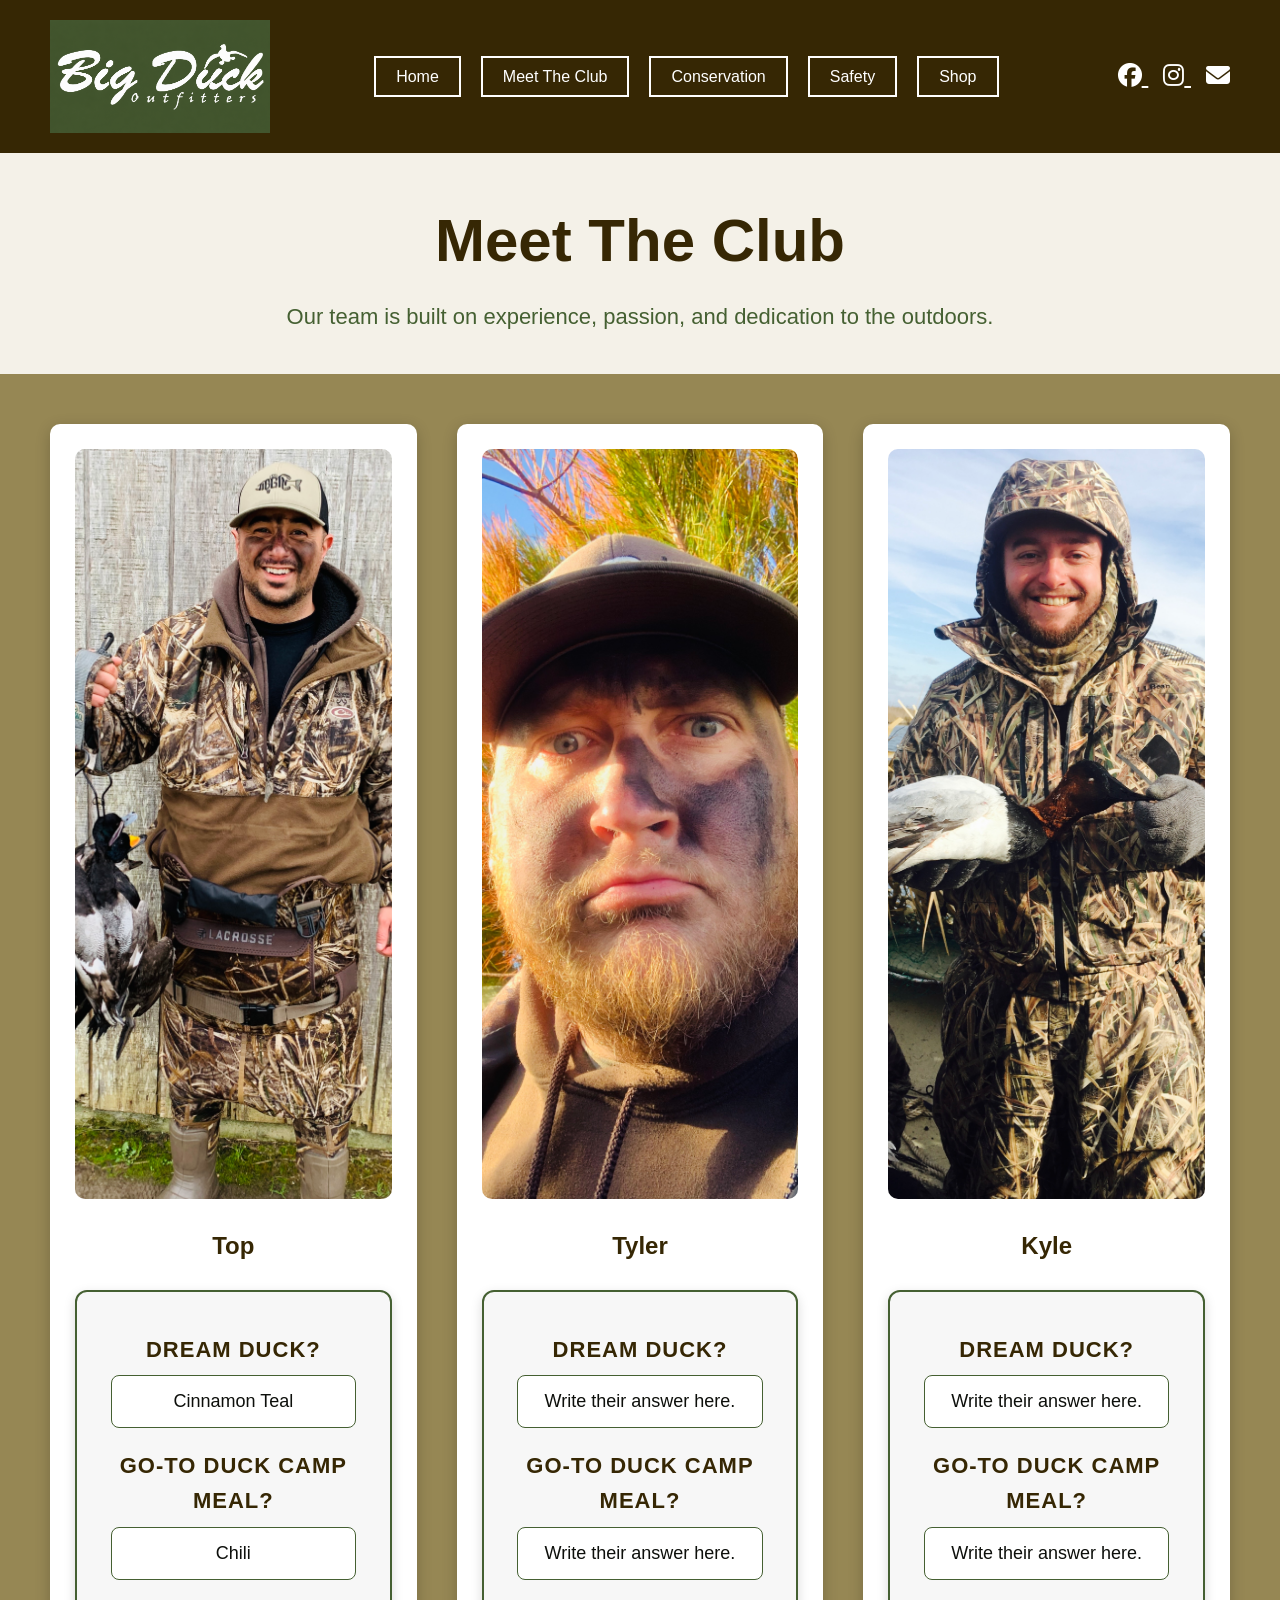
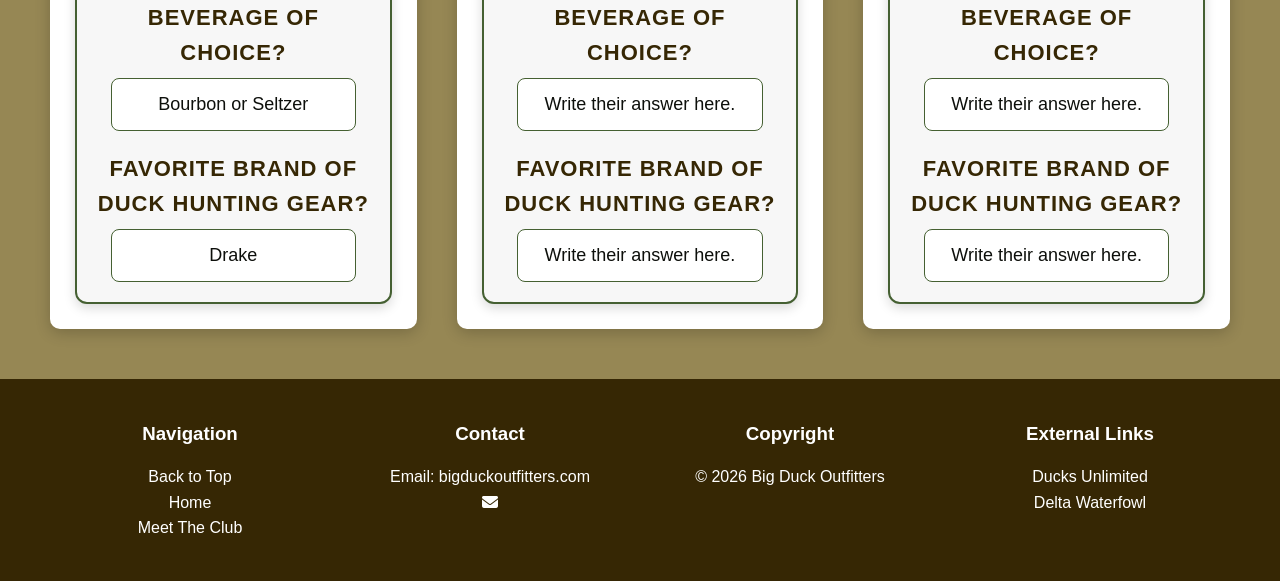
==== club.html @ dd04b01a "Add files via upload" ====
<!DOCTYPE html>
<html lang="en">
<head>
    <meta charset="UTF-8">
    <meta name="description" content="Meet the Big Duck Outfitters club members/founders Top, Tyler, & Kyle">
    <meta name="author" content="Alexander Top">
    <meta name="viewport" content="width=device-width, initial-scale=1.0">

    <title>Big Duck Outfitters</title>

    <link rel="stylesheet" href="style.css">
    <link rel="stylesheet" href="https://cdnjs.cloudflare.com/ajax/libs/font-awesome/6.5.1/css/all.min.css">
</head>
    
<body>
    <a id="top"></a>

    <header>
        <div class="logo-container">
            <img src="logo.PNG" alt="Big Duck Outfitters Logo" class="logo">

            <div class="company-name"></div>
        </div>
    
    <nav>
        <ul>
            <li><a href="index.html">Home</a></li>
            <li><a href="club.html">Meet The Club</a></li>
            <li><a href="conservation.html">Conservation</a></li>
            <li><a href="safety.html">Safety</a></li>
            <li><a href="shop.html">Shop</a></li>
        </ul>
    </nav>

    <div class="social-icons">
        <a href="https://www.facebook.com/BigDuckOutfitters" target="_blank">
            <i class="fab fa-facebook"></i>
        </a>
        <a href="https://www.instagram.com/bigduckoutfitters/" target="_blank">
            <i class="fab fa-instagram"></i>
        </a>
        <a href="mailto:top10488@gmail.com">
            <i class="fas fa-envelope"></i>
        </a>

    </div>
    </header>

    <main>
        <section class="club-title">
            <h1>Meet The Club</h1>
            <p>Our team is built on experience, passion, and dedication to the outdoors.</p>
        </section>

        <section class="club-grid">

            <div class="member-card">
            <img src="top.jpg" alt="top">
            <h2>Top</h2>
                <div class="member-qa">
                    <h3>Dream duck?</h3>
                    <p class="answer">Cinnamon Teal</p>

                    <h3>Go‑to duck camp meal?</h3>
                    <p class="answer">Chili</p>

                    <h3>Beverage of choice?</h3>
                    <p class="answer">Bourbon or Seltzer</p>

                    <h3>Favorite brand of duck hunting gear?</h3>
                    <p class="answer">Drake</p>
                </div>
            </div>

            <div class="member-card">
            <img src="tyler.jpg" alt="tyler">
            <h2>Tyler</h2>
                <div class="member-qa">
                    <h3>Dream duck?</h3>
                    <p class="answer">Write their answer here.</p>

                    <h3>Go‑to duck camp meal?</h3>
                    <p class="answer">Write their answer here.</p>

                    <h3>Beverage of choice?</h3>
                    <p class="answer">Write their answer here.</p>

                    <h3>Favorite brand of duck hunting gear?</h3>
                    <p class="answer">Write their answer here.</p>
                </div>
            </div>

            <div class="member-card">
            <img src="kyle.jpg" alt="kyle">
            <h2>Kyle</h2>
                <div class="member-qa">
                    <h3>Dream duck?</h3>
                    <p class="answer">Write their answer here.</p>

                    <h3>Go‑to duck camp meal?</h3>
                    <p class="answer">Write their answer here.</p>

                    <h3>Beverage of choice?</h3>
                    <p class="answer">Write their answer here.</p>

                    <h3>Favorite brand of duck hunting gear?</h3>
                    <p class="answer">Write their answer here.</p>
                </div>
            </div>
        </section>
    </main>

    <footer>
        <div class="footer-column">
            <h3>Navigation</h3>
                <a href="#top">Back to Top</a><br>
                <a href="index.html">Home</a><br>
                <a href="club.html">Meet The Club</a>
        </div>

        <div class="footer-column">
            <h3>Contact</h3>
            <p>Email: bigduckoutfitters.com</p>
            <a href="mailto:top10488@gmail.com">
            <i class="fas fa-envelope"></i>
        </a>
        </div>

        <div class="footer-column">
            <h3>Copyright</h3>
            <p>&copy; 2026 Big Duck Outfitters</p>
        </div>

        <div class="footer-column">
            <h3>External Links</h3>
            <a href="https://www.ducks.org" target="_blank">
                Ducks Unlimited
            </a>
            
            <br>

            <a href="https://deltawaterfowl.org" target="_blank">
                Delta Waterfowl
            </a>
        </div>
        
        
        
    </footer>
---- style.css ----
:root{
    --text:#0d0f0b;
    --background:#968754;
    --primary:#362704;
    --secondary:#777778;
    --accent:#456032;

    --white:#ffffff;
    --light:#f4f1e8;}

/* Reset */

*{margin:0;
    padding:0;
    box-sizing:border-box;}

body{font-family:Arial, Helvetica, sans-serif;
    background:var(--background);
    color:var(--text);
    line-height:1.6;}


/* =======================
HEADER
======================= */

header{display:flex;
    justify-content:space-between;
    align-items:center;
    background:var(--primary);
    padding:20px 50px;}

.logo-container{display:flex;
    align-items:center;
    flex-shrink:0}

.logo{width:220px;
    height:auto;
    border-radius:0;
    border:none;
    display:block;}

.company-name{color:white;}

/* =======================
NAVIGATION
======================= */

nav ul{display:flex;
    list-style:none;
    gap:20px;}

nav a{text-decoration:none;
    color:white;
    padding:10px 20px;
    border:2px solid white;
    transition:.3s;}

nav a:hover{background:var(--accent);}

.social-icons a{color:white;
    font-size:24px;
    margin-left:15px;}


/* =======================
HERO
======================= */

.hero{
position:relative;
    width:100%;
    height:650px;
    overflow:hidden;
    background:black;}

.hero img{width:100%;
    height:100%;
    object-fit:cover;
    display:block;}

.hero::before{content:"";
    position:absolute;
    inset:0;
    background:rgba(0,0,0,.45);}

.hero-text{position:absolute;
    top:50%;
    left:50%;
    transform:translate(-50%,-50%);
    text-align:center;
    color:white;
    z-index:2;}

.hero h1{font-size:60px;}

.hero h3{font-size:30px;
    margin:20px 0;}

.button{display:inline-block;
    text-decoration:none;
    background:var(--accent);
    color:white;
    padding:15px 40px;
    border-radius:5px;
    margin-top:20px;
    transition:.3s;}

.button:hover{background:var(--primary);}

.hero-title {
    text-align: center;
    padding: 40px 20px;
    background: #968754;}

.hero-title h1 {
    font-size: 48px;
    color: var(--primary);}

.hero-title h3 {
    font-size: 24px;
    color: var(--accent);
    margin: 10px 0 20px 0;}

.hero-title .button {
    display: inline-block;
    text-decoration: none;
    background: var(--accent);
    color: white;
    padding: 15px 40px;
    border-radius: 5px;
    transition: .3s;}

.hero-title .button:hover {
    background: var(--primary);}


/* =======================
MISSION OVERLAY
======================= */

.mission.overlay {
    position: relative;
    width: 100%;
    height: 100%;
    min-height: 450px;
    overflow: hidden;
    border-radius: 10px;}


.mission.overlay img {
    position: absolute;
    inset: 0;
    width: 100%;
    height: 100%;
    object-fit: cover;}


.mission-text {
    position: absolute;
    top: 50%;
    left: 50%;
    transform: translate(-50%, -50%);
    color: var(--primary);
    text-align: center;
    width: 80%;
    z-index: 2;
    padding: 20px;
    border-radius: 10px;
    background: none;}

.mission-text h2 {
    margin-bottom: 25px;
    font-size: 32px;
    letter-spacing: 2px;
    color: var(--primary)}

.mission-text p {
    font-size: 25px;
    line-height: 1.5;
    font-weight: 600;
    color: white}


/* =======================
CONTENT GRID
======================= */

.content-grid{display:grid;
    grid-template-columns:1fr 1fr;
    gap:30px;
    padding:50px;}

.survey {background: var(--accent);
    padding: 30px;
    border-radius: 10px;
    color: white;
    text-align: center;}

.survey h2{text-align:center;
    font-size:40px;
    margin-bottom:20px;
    color:var(--primary);}

.survey label{display:block;
    margin-top:20px;
    text-align:center;}

.survey input[type=submit]:hover{background:var(--primary);}
.survey select,
.survey textarea{
    width:80%;
    padding:10px;
    margin-top:5px;
    border-radius:5px;
    border:none;
    display:block;
    margin-left:auto;
    margin-right:auto;
    text-align:center;}

.survey input[type=submit]{
    background:var(--accent);
    color:white;
    border:none;
    margin-top:25px;
    cursor:pointer;
    font-size:18px;}

.survey input[type=submit]:hover{
    background:var(primary);}


/* =======================
FOOTER
======================= */

footer{display:grid;
    grid-template-columns:repeat(4,1fr);
    background:var(--primary);
    color:white;
    padding:40px;}

.footer-column{text-align:center;}

.footer-column h3{margin-bottom:15px;}

.footer-column a{color:white;
    text-decoration:none;}

.footer-column a:hover{color:var(--background);}


/* =======================
MEET THE CLUB
======================= */

.club-title {
    text-align: center;
    padding: 40px 20px;
    background: var(--light);}

.club-title h1 {
    font-size: 60px;
    color: var(--primary);}

.club-title p {
    font-size: 22px;
    color: var(--accent);
    margin-top: 10px;}

.club-grid {
    display: grid;
    grid-template-columns: repeat(3, 1fr);
    gap: 40px;
    padding: 50px;}

.member-card {
    background: white;
    padding: 25px;
    border-radius: 10px;
    text-align: center;
    box-shadow: 0 4px 15px rgba(0,0,0,0.2)}

.member-card img {
    width: 100%;
    height: 750px;
    object-fit: cover;
    border-radius: 10px;
    margin-bottom: 20px;}

.member-card h2 {
    color: var(--primary);
    margin-bottom: 15px;}

.member-card p {
    font-size: 18px;
    line-height: 1.5;
    color: var(--text);}

.member-qa {
    margin-top: 25px;
    text-align: center;
    padding: 20px;
    background: #f7f7f7;
    border-radius: 12px;
    border: 2px solid var(--accent);
    box-shadow: 0 4px 12px rgba(0,0,0,0.15);}

.member-qa h3 {
    margin-top: 20px;
    font-size: 22px;
    font-weight: 700;
    color: var(--primary);
    text-transform: uppercase;
    letter-spacing: 1px;}

.member-qa .answer {
    font-size: 18px;
    color: var(--text);
    margin-top: 8px;
    padding: 12px;
    background: white;
    border-radius: 8px;
    border: 1px solid var(--accent);
    display: inline-block;
    width: 90%;} 


/* Hunter Safety Page */

.safety-title {
    text-align: center;
    padding: 40px 20px;}

.safety-title h1 {
    font-size: 60px;
    color: var(--primary);}

.safety-title p {
    font-size: 22px;
    color: var(--accent);}

.safety-photos {
    display: flex;
    justify-content: center;
    gap: 30px;
    padding: 40px 20px;
    flex-wrap: wrap;}

.safety-img {
    width: 400px;
    height: 300px;
    object-fit: cover;
    border-radius: 12px;
    border: 3px solid var(--accent);
    box-shadow: 0 4px 12px rgba(0,0,0,0.15);}

.photo-box {
    width: 300px;
    height: 200px;
    background: #eaeaea;
    border: 2px solid var(--accent);
    border-radius: 10px;
    display: flex;
    justify-content: center;
    align-items: center;
    font-size: 18px;
    color: var(--primary);
    font-weight: 600;}

.photo-box img {
    width: 100%;
    height: 100%;
    object-fit: cover;
    border-radius: 10px;}

/* =======================
HUNTER SAFETY PAGE
======================= */
.safety-tips {
    max-width: 800px;
    margin: 0 auto;
    padding: 40px 20px;}

.safety-tips h2 {
    text-align: center;
    font-size: 40px;
    color: var(--primary);
    margin-bottom: 20px;}

.safety-tips ul {
    list-style: none;
    padding: 0;}

.safety-tips li {
    background: #f7f7f7;
    padding: 15px;
    margin: 10px 0;
    border-left: 5px solid var(--accent);
    border-radius: 8px;
    font-size: 20px;}

/* =======================
RESPONSIVE
======================= */

@media(max-width:900px){

header{display:grid;
    grid-template-columns:1fr;
    justify-items:center;
    gap: 20px;}

nav ul{flex-direction:column;
    margin:20px 0;}

.content-grid{grid-template-columns:1fr;}

footer{grid-template-columns:1fr;
    gap:30px;}

.hero h1{font-size:40px;}

.hero h3{font-size:22px;}
}
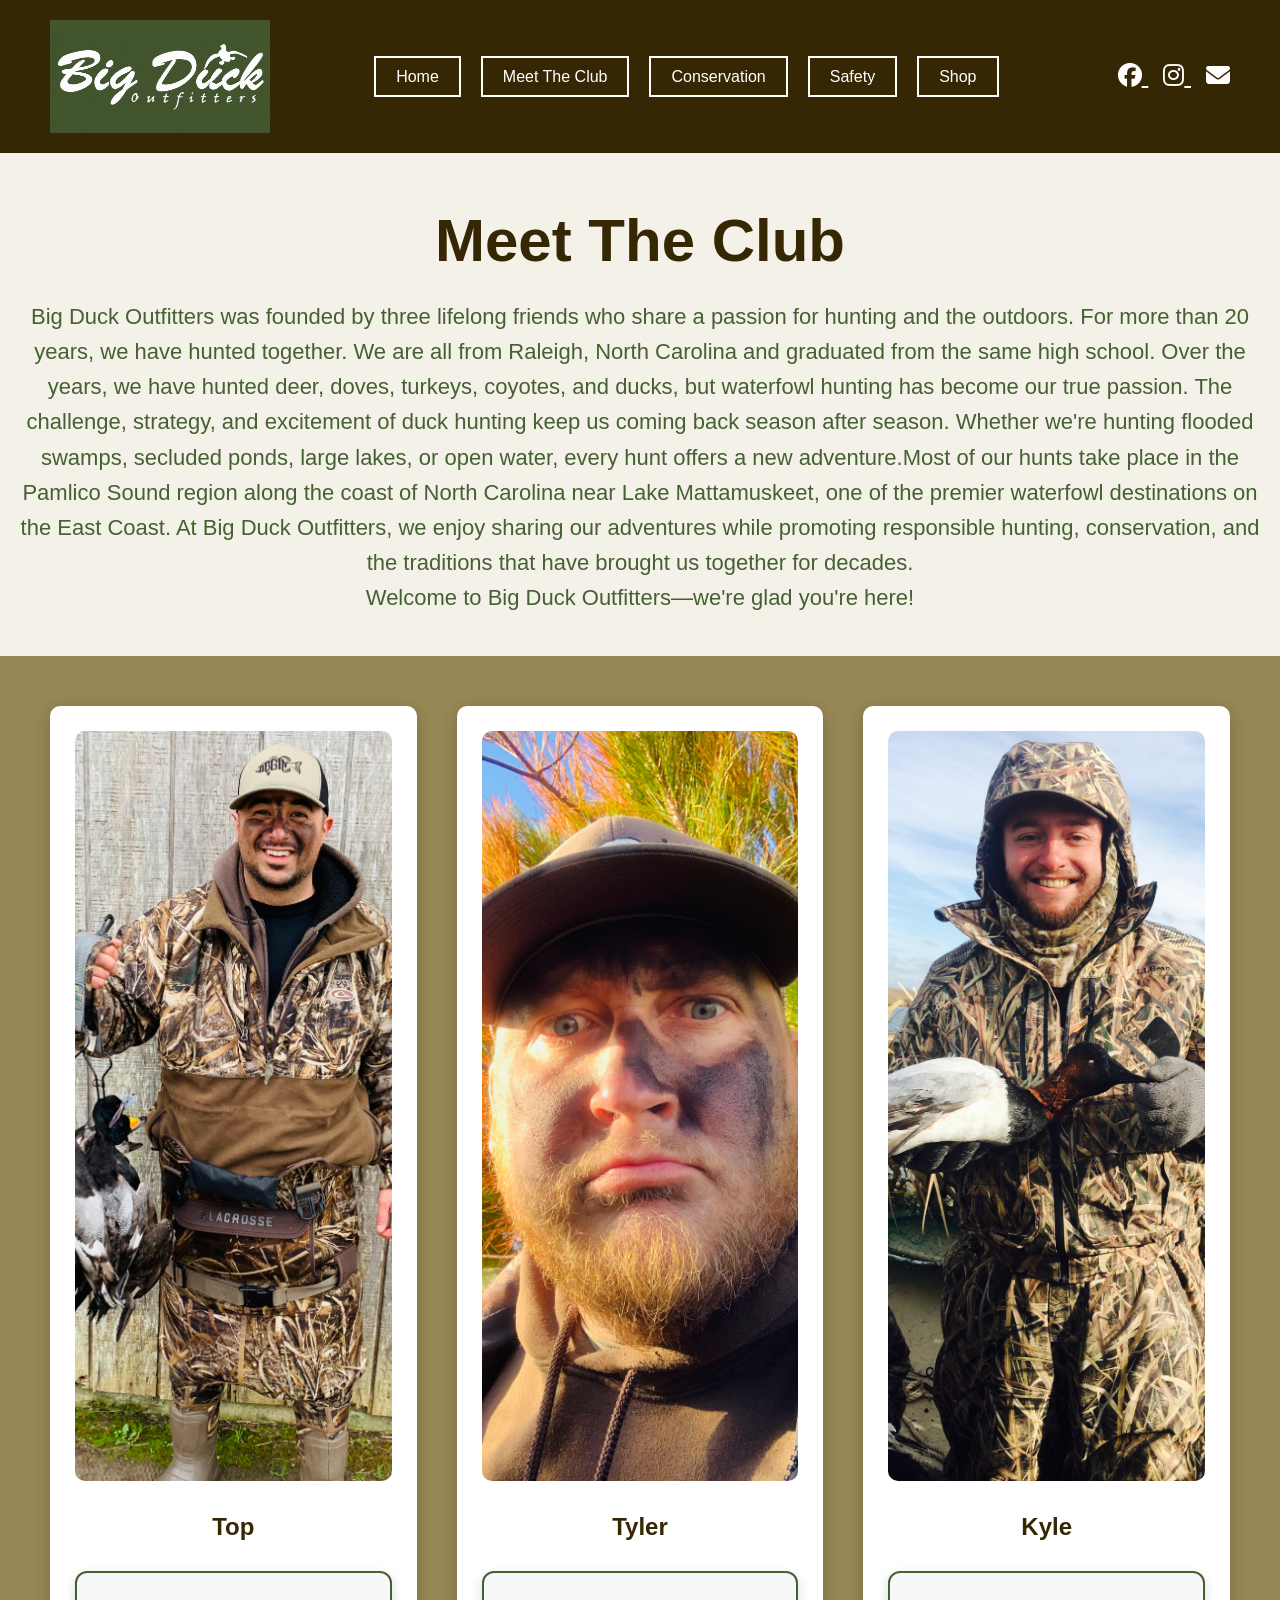
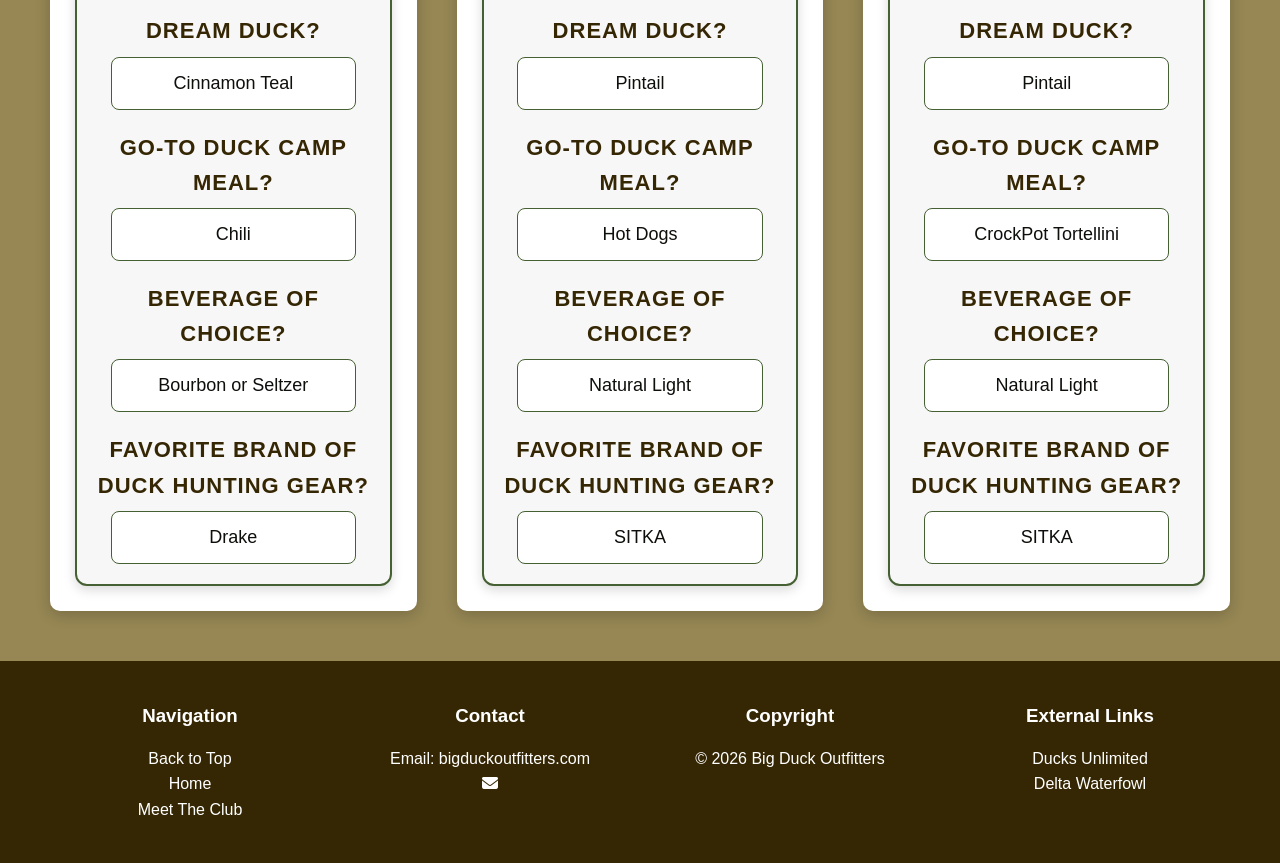
==== commit c940eeae: "Add files via upload" ====
--- a/club.html
+++ b/club.html
@@ -49,7 +49,14 @@
     <main>
         <section class="club-title">
             <h1>Meet The Club</h1>
-            <p>Our team is built on experience, passion, and dedication to the outdoors.</p>
+            <p>Big Duck Outfitters was founded by three lifelong friends who share a passion for hunting and the outdoors. For more than 20 years, we have hunted together. 
+                We are all from Raleigh, North Carolina and graduated from the same high school. Over the years, we have hunted deer, doves, turkeys, coyotes, and ducks, but 
+                waterfowl hunting has become our true passion. The challenge, strategy, and excitement of duck hunting keep us coming back season after season. Whether we're 
+                hunting flooded swamps, secluded ponds, large lakes, or open water, every hunt offers a new adventure.Most of our hunts take place in the Pamlico Sound region 
+                along the coast of North Carolina near Lake Mattamuskeet, one of the premier waterfowl destinations on the East Coast. At Big Duck Outfitters, we enjoy sharing
+                our adventures while promoting responsible hunting, conservation, and the traditions that have brought us together for decades.<br>
+                Welcome to Big Duck Outfitters—we're glad you're here!
+            </p>
         </section>
 
         <section class="club-grid">
@@ -77,16 +84,16 @@
             <h2>Tyler</h2>
                 <div class="member-qa">
                     <h3>Dream duck?</h3>
-                    <p class="answer">Write their answer here.</p>
+                    <p class="answer">Pintail</p>
 
                     <h3>Go‑to duck camp meal?</h3>
-                    <p class="answer">Write their answer here.</p>
+                    <p class="answer">Hot Dogs</p>
 
                     <h3>Beverage of choice?</h3>
-                    <p class="answer">Write their answer here.</p>
+                    <p class="answer">Natural Light</p>
 
                     <h3>Favorite brand of duck hunting gear?</h3>
-                    <p class="answer">Write their answer here.</p>
+                    <p class="answer">SITKA</p>
                 </div>
             </div>
 
@@ -95,16 +102,16 @@
             <h2>Kyle</h2>
                 <div class="member-qa">
                     <h3>Dream duck?</h3>
-                    <p class="answer">Write their answer here.</p>
+                    <p class="answer">Pintail</p>
 
                     <h3>Go‑to duck camp meal?</h3>
-                    <p class="answer">Write their answer here.</p>
+                    <p class="answer">CrockPot Tortellini</p>
 
                     <h3>Beverage of choice?</h3>
-                    <p class="answer">Write their answer here.</p>
+                    <p class="answer">Natural Light</p>
 
                     <h3>Favorite brand of duck hunting gear?</h3>
-                    <p class="answer">Write their answer here.</p>
+                    <p class="answer">SITKA</p>
                 </div>
             </div>
         </section>
--- a/style.css
+++ b/style.css
@@ -8,8 +8,6 @@
     --white:#ffffff;
     --light:#f4f1e8;}
 
-/* Reset */
-
 *{margin:0;
     padding:0;
     box-sizing:border-box;}
@@ -67,22 +65,24 @@
 HERO
 ======================= */
 
-.hero{
-position:relative;
-    width:100%;
-    height:650px;
-    overflow:hidden;
-    background:black;}
-
-.hero img{width:100%;
-    height:100%;
-    object-fit:cover;
-    display:block;}
-
-.hero::before{content:"";
-    position:absolute;
-    inset:0;
-    background:rgba(0,0,0,.45);}
+.hero {position: relative;
+    width: 100%;
+    height: auto;
+    max-height: 1000px;
+    overflow: hidden;
+    background: black;}
+
+.hero video {width: 100%;
+    height: 100%;
+    object-fit: contain;
+    object-position: center;
+    background:black;
+    display: block;}
+
+.hero::before {content: "";
+    position: absolute;
+    inset: 0;
+    background: rgba(0,0,0,.45);}
 
 .hero-text{position:absolute;
     top:50%;
@@ -108,22 +108,18 @@
 
 .button:hover{background:var(--primary);}
 
-.hero-title {
-    text-align: center;
+.hero-title {text-align: center;
     padding: 40px 20px;
     background: #968754;}
 
-.hero-title h1 {
-    font-size: 48px;
+.hero-title h1 {font-size: 48px;
     color: var(--primary);}
 
-.hero-title h3 {
-    font-size: 24px;
+.hero-title h3 {font-size: 24px;
     color: var(--accent);
     margin: 10px 0 20px 0;}
 
-.hero-title .button {
-    display: inline-block;
+.hero-title .button {display: inline-block;
     text-decoration: none;
     background: var(--accent);
     color: white;
@@ -131,16 +127,14 @@
     border-radius: 5px;
     transition: .3s;}
 
-.hero-title .button:hover {
-    background: var(--primary);}
+.hero-title .button:hover {background: var(--primary);}
 
 
 /* =======================
 MISSION OVERLAY
 ======================= */
 
-.mission.overlay {
-    position: relative;
+.mission.overlay {position: relative;
     width: 100%;
     height: 100%;
     min-height: 450px;
@@ -148,16 +142,14 @@
     border-radius: 10px;}
 
 
-.mission.overlay img {
-    position: absolute;
+.mission.overlay img {position: absolute;
     inset: 0;
     width: 100%;
     height: 100%;
     object-fit: cover;}
 
 
-.mission-text {
-    position: absolute;
+.mission-text {position: absolute;
     top: 50%;
     left: 50%;
     transform: translate(-50%, -50%);
@@ -169,14 +161,12 @@
     border-radius: 10px;
     background: none;}
 
-.mission-text h2 {
-    margin-bottom: 25px;
+.mission-text h2 {margin-bottom: 25px;
     font-size: 32px;
     letter-spacing: 2px;
     color: var(--primary)}
 
-.mission-text p {
-    font-size: 25px;
+.mission-text p {font-size: 25px;
     line-height: 1.5;
     font-weight: 600;
     color: white}
@@ -207,9 +197,9 @@
     text-align:center;}
 
 .survey input[type=submit]:hover{background:var(--primary);}
+
 .survey select,
-.survey textarea{
-    width:80%;
+.survey textarea{width:80%;
     padding:10px;
     margin-top:5px;
     border-radius:5px;
@@ -255,51 +245,42 @@
 MEET THE CLUB
 ======================= */
 
-.club-title {
-    text-align: center;
+.club-title {text-align: center;
     padding: 40px 20px;
     background: var(--light);}
 
-.club-title h1 {
-    font-size: 60px;
+.club-title h1 {font-size: 60px;
     color: var(--primary);}
 
-.club-title p {
-    font-size: 22px;
+.club-title p {font-size: 22px;
     color: var(--accent);
     margin-top: 10px;}
 
-.club-grid {
-    display: grid;
+.club-grid {display: grid;
     grid-template-columns: repeat(3, 1fr);
     gap: 40px;
     padding: 50px;}
 
-.member-card {
-    background: white;
+.member-card {background: white;
     padding: 25px;
     border-radius: 10px;
     text-align: center;
     box-shadow: 0 4px 15px rgba(0,0,0,0.2)}
 
-.member-card img {
-    width: 100%;
+.member-card img {width: 100%;
     height: 750px;
     object-fit: cover;
     border-radius: 10px;
     margin-bottom: 20px;}
 
-.member-card h2 {
-    color: var(--primary);
+.member-card h2 {color: var(--primary);
     margin-bottom: 15px;}
 
-.member-card p {
-    font-size: 18px;
+.member-card p {font-size: 18px;
     line-height: 1.5;
     color: var(--text);}
 
-.member-qa {
-    margin-top: 25px;
+.member-qa {margin-top: 25px;
     text-align: center;
     padding: 20px;
     background: #f7f7f7;
@@ -307,16 +288,14 @@
     border: 2px solid var(--accent);
     box-shadow: 0 4px 12px rgba(0,0,0,0.15);}
 
-.member-qa h3 {
-    margin-top: 20px;
+.member-qa h3 {margin-top: 20px;
     font-size: 22px;
     font-weight: 700;
     color: var(--primary);
     text-transform: uppercase;
     letter-spacing: 1px;}
 
-.member-qa .answer {
-    font-size: 18px;
+.member-qa .answer {font-size: 18px;
     color: var(--text);
     margin-top: 8px;
     padding: 12px;
@@ -328,36 +307,37 @@
 
 
 /* Hunter Safety Page */
-
-.safety-title {
-    text-align: center;
+.safety-header {text-align: center;
+    font-size: 48px;
+    color: var(--primary);
+    margin-bottom: 30px;
+    font-weight: 700;
+    letter-spacing: 1px;
+    text-transform: uppercase;}
+
+.safety-title {text-align: center;
     padding: 40px 20px;}
 
-.safety-title h1 {
-    font-size: 60px;
+.safety-title h1 {font-size: 60px;
     color: var(--primary);}
 
-.safety-title p {
-    font-size: 22px;
+.safety-title p {font-size: 22px;
     color: var(--accent);}
 
-.safety-photos {
-    display: flex;
+.safety-photos {display: flex;
     justify-content: center;
     gap: 30px;
     padding: 40px 20px;
     flex-wrap: wrap;}
 
-.safety-img {
-    width: 400px;
+.safety-img {width: 400px;
     height: 300px;
     object-fit: cover;
     border-radius: 12px;
     border: 3px solid var(--accent);
     box-shadow: 0 4px 12px rgba(0,0,0,0.15);}
 
-.photo-box {
-    width: 300px;
+.photo-box {width: 300px;
     height: 200px;
     background: #eaeaea;
     border: 2px solid var(--accent);
@@ -369,37 +349,188 @@
     color: var(--primary);
     font-weight: 600;}
 
-.photo-box img {
-    width: 100%;
+.photo-box img {width: 100%;
     height: 100%;
     object-fit: cover;
     border-radius: 10px;}
 
-/* =======================
-HUNTER SAFETY PAGE
-======================= */
-.safety-tips {
+.safety-list {list-style: none;
+    padding: 0;
     max-width: 800px;
+    margin: 0 auto;}
+
+.safety-list li {background: #f7f7f7;
+    padding: 18px 20px;
+    margin: 12px 0;
+    border-left: 6px solid var(--accent);
+    border-radius: 10px;
+    font-size: 22px;
+    display: flex;
+    align-items: center;
+    gap: 15px;}
+
+.safety-list li i {font-size: 26px;
+    color: var(--primary);}
+
+
+/* CONSERVATION PAGE */
+.hero {position: relative;
+    width: 100%;
+    height: auto;
+    max-height: 1000px;
+    overflow: hidden;
+    background: black;}
+
+.hero img {width: 100%;
+    height: 100%;
+    object-fit: cover;}
+
+.hero-overlay {background:none;}
+
+main.conservation-page {padding:40px 20px;}
+
+.page-title {text-align: center;
+    font-size: 50px;
+    color: var(--primary);
+    margin-bottom: 10px;}
+
+.page-subtitle {text-align: center;
+    font-size: 22px;
+    color: var(--accent);
+    margin-bottom: 40px;}
+
+.conservation-table {width: 100%;
+    border-collapse: collapse;
+    margin-bottom: 25px;
+    text-align: center;
+    font-size: 18px;}
+
+.conservation-table {max-width: 900px;
+    margin: 0 auto 25px auto;}
+
+.conservation-table th {background: var(--accent);
+    color: white;
+    padding: 12px;
+    border: 1px solid var(--primary);}
+
+.conservation-table td {padding: 12px;
+    border: 1px solid var(--primary);}
+
+.duck-photo {width: 180px;
+    height: 120px;
+    object-fit: cover;
+    border-radius: 8px;}
+
+.table-info {max-width:900px;
+        margin: 0 auto 40px;
+        text-align:left;}
+
+.conservation-text {font-size: 20px;
+    overflow:auto;
+    line-height: 1.7;}
+
+.conservation-text::after{content:"";
+    display: block;
+    clear:both;}
+
+.wrap-photo {width: 380px;
+    height: 260px;
+    object-fit: cover;
+    float: right;
+    margin: 0 0 20px 20px;
+    border-radius: 10px;
+    border: 3px solid var(--accent);}
+
+.content-wrapper {max-width: 1100px;
     margin: 0 auto;
+    padding:20px;}
+
+.conservation-page .hero::before{background: none;}
+
+
+/* =======================
+SHOP PAGE
+======================= */
+
+.shop-title {text-align: center;
     padding: 40px 20px;}
 
-.safety-tips h2 {
+.shop-title h1 {font-size: 60px;
+    color: var(--primary);}
+
+.shop-title p {font-size: 22px;
+    color: var(--accent);}
+
+.shop-grid {display: grid;
+    grid-template-columns: repeat(2, 1fr);
+    gap: 40px;
+    max-width: 1100px;
+    margin: 0 auto;
+    padding: 20px;}
+
+.product-card {background: white;
+    padding: 25px;
+    border-radius: 10px;
     text-align: center;
-    font-size: 40px;
-    color: var(--primary);
+    box-shadow: 0 4px 15px rgba(0,0,0,0.2);}
+
+.product-card img {width: 100%;
+    height: 240px;
+    object-fit: cover;
+    border-radius: 10px;
     margin-bottom: 20px;}
 
-.safety-tips ul {
-    list-style: none;
-    padding: 0;}
-
-.safety-tips li {
-    background: #f7f7f7;
-    padding: 15px;
-    margin: 10px 0;
-    border-left: 5px solid var(--accent);
+.product-card h2 {color: var(--primary);
+    margin-bottom: 10px;}
+
+.price {font-size: 22px;
+    color: var(--accent);
+    margin-bottom: 20px;}
+
+.qty-input,
+.color-select {width: 60%;
+    padding: 10px;
+    margin: 10px auto 20px auto;
     border-radius: 8px;
-    font-size: 20px;}
+    border: 2px solid var(--accent);
+    display: block;
+    font-size: 18px;}
+
+.checkout-btn {padding: 15px 40px;
+    font-size: 22px;
+    background: var(--accent);
+    color: white;
+    border: none;
+    border-radius: 10px;
+    cursor: pointer;
+    transition: .3s;}
+
+.checkout-btn:hover {background: var(--primary);}
+
+.hat-thumbs {display: flex;
+    justify-content: center;
+    gap: 10px;
+    margin-bottom: 20px;}
+
+.hat-thumbs img {width: 240px;
+    height: 130px;
+    object-fit: cover;
+    border-radius: 10px;
+    border: 3px solid var(--accent);
+    cursor: pointer;}
+.sticker-thumbs {display: flex;
+    justify-content: center;
+    gap: 10px;
+    margin-bottom: 20px;}
+
+.sticker-thumbs img {width: 240px;
+    height: 130px;
+    object-fit: cover;
+    border-radius: 10px;
+    border: 3px solid var(--accent);
+    cursor: pointer;}
+
+
 
 /* =======================
 RESPONSIVE
@@ -407,20 +538,190 @@
 
 @media(max-width:900px){
 
-header{display:grid;
-    grid-template-columns:1fr;
-    justify-items:center;
+/* HEADER */
+header {display: grid;
+    grid-template-columns: 1fr;
+    justify-items: center;
+    gap: 20px;
+    padding: 20px;
+    text-align: center;}
+
+nav ul {flex-direction: column;
+    gap: 10px;
+    margin: 15px 0;}
+
+/* HERO */
+.hero h1 {font-size: 36px;}
+
+.hero h3 {font-size: 20px;}
+
+.hero img,
+.hero video {object-fit: cover;
+        max-height: 400px;}
+
+/* CONTENT GRID */
+.content-grid {grid-template-columns: 1fr;
+    padding: 20px;}
+
+/* MEET THE CLUB */
+.club-grid {grid-template-columns: 1fr;
+    padding: 20px;}
+
+.member-card img {height: 450px;}
+
+/* SAFETY PAGE */
+.safety-photos {flex-direction: column;
     gap: 20px;}
 
-nav ul{flex-direction:column;
-    margin:20px 0;}
-
-.content-grid{grid-template-columns:1fr;}
-
-footer{grid-template-columns:1fr;
-    gap:30px;}
-
-.hero h1{font-size:40px;}
-
-.hero h3{font-size:22px;}
-}+.safety-img {width: 100%;
+    height: auto;}
+
+.safety-list {max-width: 100%;
+    padding: 0 20px;}
+
+/* CONSERVATION PAGE */
+.wrap-photo {float: none;
+    width: 100%;
+    height: auto;
+    margin: 20px 0;}
+
+.conservation-table {font-size: 16px;}
+
+.duck-photo {width: 140px;
+    height: 90px;}
+
+/* SHOP PAGE */
+.shop-grid {grid-template-columns: 1fr;
+    gap: 30px;
+    padding: 20px;}
+
+.product-card img {height: 200px;}
+
+.sticker-thumbs img,
+.hat-thumbs img {width: 100%;
+    height: auto;}
+
+/* FOOTER */
+footer {grid-template-columns: 1fr;
+    text-align: center;
+    gap: 20px;
+    padding: 20px;}}
+
+@media(max-width:1024px){
+
+/* HEADER + NAV */
+header {
+    flex-direction: column;
+    text-align: center;
+    padding: 25px;}
+
+nav ul {
+    flex-wrap: wrap;
+    justify-content: center;
+    gap: 10px;}
+
+nav a {padding: 8px 16px;}
+
+/* HERO */
+.hero img,
+.hero video {
+     max-height: 450px;
+    object-fit: cover;}
+
+/* MEET THE CLUB */
+.club-grid {
+        grid-template-columns: repeat(2, 1fr);
+        gap: 30px;}
+
+.member-card img {
+    height: 500px;}
+
+/* SHOP PAGE */
+.shop-grid {
+    grid-template-columns: repeat(2, 1fr);
+    max-width: 100%;
+    gap: 30px;}
+
+.product-card img {height: 220px;}
+
+/* CONSERVATION PAGE */
+.wrap-photo {width: 300px;
+    height: auto;}}
+
+@media(max-width:480px){
+
+header {
+    flex-direction: column !important;
+    align-items: center !important;
+    justify-content: center !important;
+    padding: 20px;
+    gap: 20px;
+    text-align: center;}
+
+/* NAV LIST */
+ nav ul {
+    flex-direction: column !important;
+    gap: 18px !important;
+    width: 100%;
+    padding: 0;
+    margin: 0;}
+
+/* NAV LINKS */
+nav a {
+    display: block !important;
+     width: 100% !important;
+    padding: 14px 0 !important;
+    font-size: 20px !important;
+    text-align: center !important;
+    border-width: 2px;}
+
+/* HERO */
+.hero h1 {font-size: 28px;}
+.hero h3 {font-size: 16px;}
+
+.hero img,
+.hero video {max-height: 300px;}
+
+/* MEET THE CLUB */
+.member-card img {
+    width: 100%;
+    height: auto !important;
+    object-fit: contain !important;
+    max-height: none !important;}
+
+.member-card {padding: 10px;}
+
+.safety-img {width: 100%;
+    height: auto;}
+
+.safety-list {padding: 0 10px;}
+
+/* CONSERVATION PAGE */
+.wrap-photo {width: 100%;
+    height: auto;
+    float: none;
+    margin: 15px 0;}
+
+.conservation-table {font-size: 14px;}
+
+/* SHOP PAGE */
+.shop-grid {grid-template-columns: 1fr;
+    gap: 20px;
+    padding: 10px;}
+
+.product-card img {height: 180px;}
+
+.sticker-thumbs {flex-direction: column !important;
+    align-items: center;
+    gap: 12px;
+    width: 100%;}
+
+.sticker-thumbs img {width: 160px !important;
+    height: auto !important;
+    border-radius: 10px;}
+
+/* FOOTER */
+footer {grid-template-columns: 1fr;
+    padding: 20px;
+    text-align: center;
+    }}
